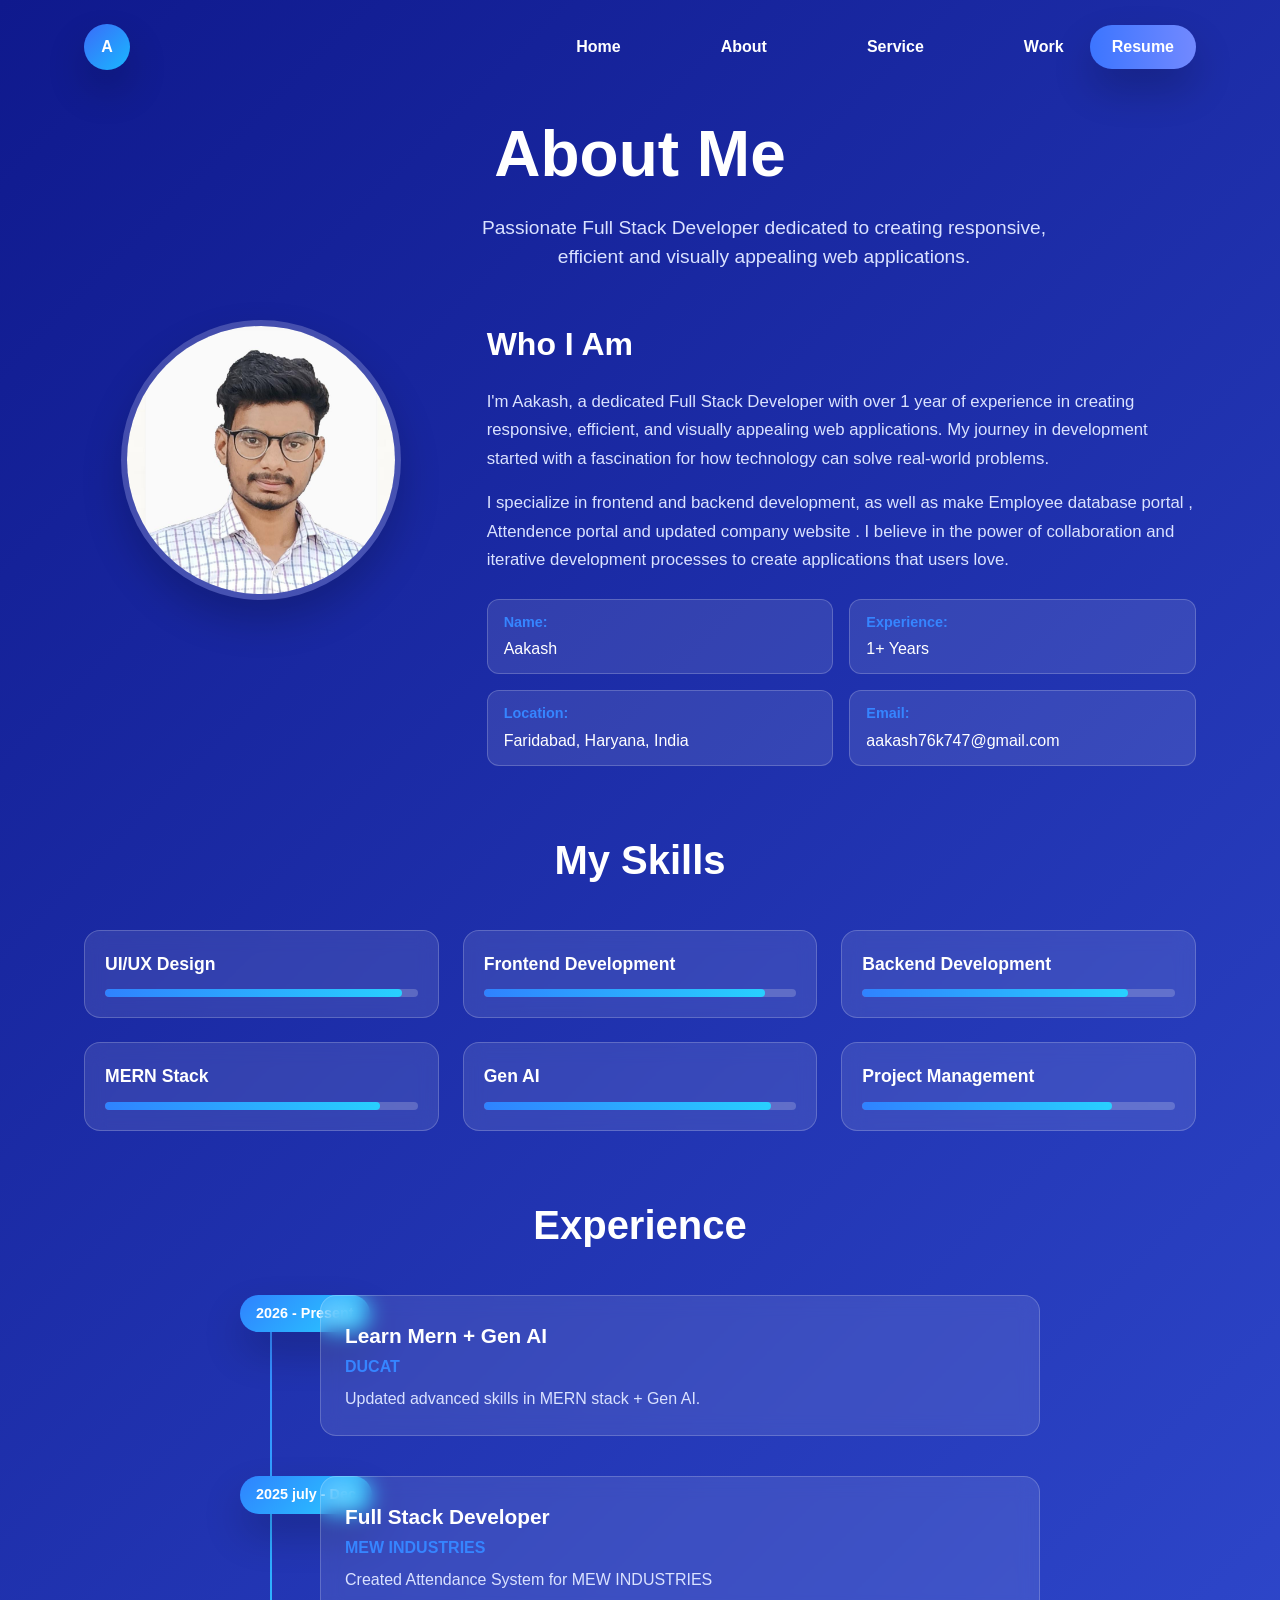
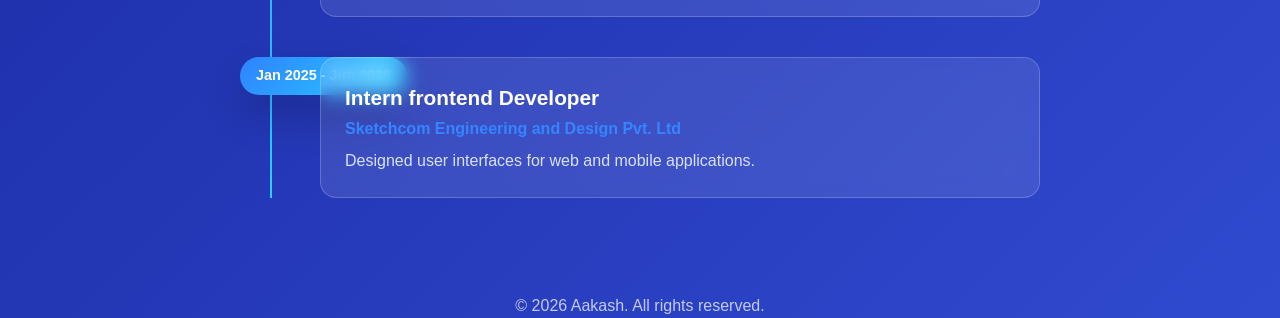
==== about.html @ e42a9711 "Add files via upload" ====
<!DOCTYPE html>
<html lang="en">
<head>
    <meta charset="UTF-8" />
    <meta name="viewport" content="width=device-width, initial-scale=1.0" />
    <title>About | Aakash</title>
    <link rel="stylesheet" href="portfolio.css" />
    <link rel="stylesheet" href="about.css" />
</head>
<body>
    <div class="page-wrap">
        <header class="top-nav">
            <div class="brand">A</div>
            <nav>
                <a href="portfolio.html">Home</a>
                <a href="about.html">About</a>
                <a href="services.html">Service</a>
                <a href="work.html">Work</a>
            </nav>
            <a href="resume.html" class="btn-resume">Resume</a>
        </header>

        <main class="about-section">
            <div class="about-hero">
                <h1>About Me</h1>
                <p class="intro">Passionate Full Stack Developer dedicated to creating responsive, efficient and visually appealing web applications.</p>
            </div>

            <div class="about-content">
                <div class="about-left">
                    <img src="photo.jpg" alt="Aakash" class="profile-img" />
                </div>
                <div class="about-right">
                    <h2>Who I Am</h2>
                    <p>I'm Aakash, a dedicated Full Stack Developer with over 1 year of experience in creating responsive, efficient, and visually appealing web applications. My journey in development started with a fascination for how technology can solve real-world problems.</p>
                    <p>I specialize in frontend and backend development, as well as make Employee database portal , Attendence portal and updated company website . I believe in the power of collaboration and iterative development processes to create applications that users love.</p>

                    <div class="personal-info">
                        <div class="info-item">
                            <strong>Name:</strong> Aakash
                        </div>
                        <div class="info-item">
                            <strong>Experience:</strong> 1+ Years
                        </div>
                        <div class="info-item">
                            <strong>Location:</strong> Faridabad, Haryana, India
                        </div>
                        <div class="info-item">
                            <strong>Email:</strong> aakash76k747@gmail.com
                        </div>
                    </div>
                </div>
            </div>

            <div class="skills-section">
                <h2>My Skills</h2>
                <div class="skills-grid">
                    <div class="skill-item">
                        <div class="skill-name">UI/UX Design</div>
                        <div class="skill-bar">
                            <div class="skill-fill" style="width: 95%"></div>
                        </div>
                    </div>
                    <div class="skill-item">
                        <div class="skill-name">Frontend Development</div>
                        <div class="skill-bar">
                            <div class="skill-fill" style="width: 90%"></div>
                        </div>
                    </div>
                    <div class="skill-item">
                        <div class="skill-name">Backend Development</div>
                        <div class="skill-bar">
                            <div class="skill-fill" style="width: 85%"></div>
                        </div>
                    </div>
                    <div class="skill-item">
                        <div class="skill-name">MERN Stack</div>
                        <div class="skill-bar">
                            <div class="skill-fill" style="width: 88%"></div>
                        </div>
                    </div>
                    <div class="skill-item">
                        <div class="skill-name">Gen AI</div>
                        <div class="skill-bar">
                            <div class="skill-fill" style="width: 92%"></div>
                        </div>
                    </div>
                    <div class="skill-item">
                        <div class="skill-name">Project Management</div>
                        <div class="skill-bar">
                            <div class="skill-fill" style="width: 80%"></div>
                        </div>
                    </div>
                </div>
            </div>

            <div class="experience-section">
                <h2>Experience</h2>
                <div class="timeline">
                    <div class="timeline-item">
                        <div class="timeline-date">2026 - Present</div>
                        <div class="timeline-content">
                            <h3>Learn Mern + Gen AI</h3>
                            <p>DUCAT</p>
                            <p>Updated advanced skills in MERN stack + Gen AI.</p>
                        </div>
                    </div>
                   
                    <div class="timeline-item">
                        <div class="timeline-date">2025 july - Dec</div>
                        <div class="timeline-content">
                            <h3>Full Stack Developer</h3>
                            <p>MEW INDUSTRIES</p>
                            <p>Created Attendance System for MEW INDUSTRIES </p>
                        </div>
                    </div>

                     <div class="timeline-item">
                        <div class="timeline-date">Jan 2025 - Jun 2025</div>
                        <div class="timeline-content">
                            <h3>Intern frontend Developer</h3>
                            <p>Sketchcom Engineering and Design Pvt. Ltd</p>
                            <p>Designed user interfaces for web and mobile applications.</p>
                        </div>
                    </div>
                </div>
            </div>
        </main>
    </div>

    <footer>
        <p>&copy; 2026 Aakash. All rights reserved.</p>
    </footer>
</body>
</html>
---- portfolio.css ----
﻿/* portfolio.css */
* {
  box-sizing: border-box;
  margin: 0;
  padding: 0;
}
:root {
  --bg: #0f198d;
  --bg2: #304acf;
  --text: #0d113f;
  --text-light: #6572ba;
  --blue: #2f7eff;
  --white: #ffffff;
  --surface: rgba(255,255,255,0.16);
  --shadow: 0 20px 40px rgba(0,0,0,0.20);
}
body {
  font-family: 'Inter', 'Segoe UI', Roboto, Arial, sans-serif;
  line-height: 1.5;
  color: var(--text);
  background: linear-gradient(135deg, var(--bg), var(--bg2));
  min-height: 100vh;
}
.page-wrap {
  max-width: 1160px;
  margin: 0 auto;
  padding: 24px;
}
.top-nav {
  display: flex;
  align-items: center;
  justify-content: space-between;
  margin-bottom: 36px;
}
.top-nav .brand {
  background: linear-gradient(135deg, #3a6cf9, #19b8ff);
  color: #fff;
  font-weight: 700;
  border-radius: 50%;
  width: 46px; height: 46px;
  display: grid; place-items: center;
  box-shadow: var(--shadow);
}
.top-nav nav {
  display: flex;
  gap: 100px;
  font-weight: 600;
  margin-left: 420px;
}
.top-nav nav a {
  color: var(--white);
  text-decoration: none;
  transition: color 0.2s;
}
.top-nav nav a:hover { color: #d4e4ff; }
.btn-resume {
  background: linear-gradient(90deg, #3c75ff, #7289ff);
  color: #fff;
  border-radius: 999px;
  padding: 10px 22px;
  text-decoration: none;
  border: 0;
  font-weight: 700;
  box-shadow: var(--shadow);
}
.hero-section {
  display: grid;
  grid-template-columns: 1fr 1fr;
  gap: 32px;
  align-items: center;
  margin-bottom: 36px;
}
.hero-left h1 {
  font-size: clamp(2rem, 6vw, 3.5rem);
  color: #fff;
  margin: 6px 0;
}
.hero-left h1 span {
  color: #3685ff;
}
.hero-left h2 {
  font-size: clamp(1.4rem, 4vw, 2rem);
  color: #fff;
  font-weight: 800;
}
.hero-left .small,
.hero-left .subtitle,
.hero-left .follow {
  color: #dae2ff;
}
.hero-left .subtitle {
  margin: 18px 0 25px;
  max-width: 520px;
  font-size: 1.05rem;
}
.hero-actions {
  display: flex;
  gap: 14px;
  margin-bottom: 22px;
}
.btn-primary,
.btn-icon {
  border-radius: 12px;
  border: 0;
  font-weight: 700;
  text-decoration: none;
  display: inline-flex;
  align-items: center;
  justify-content: center;
}
.btn-primary {
  background: linear-gradient(90deg, #2f82ff, #28d0ff);
  color: #fff;
  padding: 12px 20px;
  box-shadow: var(--shadow);
}
.btn-icon {
  width: 44px;
  height: 44px;
  background: #fff;
  color: #33497f;
  box-shadow: 0 10px 20px rgba(3,9,43,0.2);
}
.social-icons {
  display: flex;
  gap: 12px;
}
.social-icons a {
  width: 32px;
  height: 32px;
  border-radius: 50%;
  background: rgba(255,255,255,0.2);
  color: #fff;
  display: grid;
  place-items: center;
  text-decoration: none;
  font-weight: 700;
}
.hero-right {
  display: flex;
  justify-content: center;
  position: relative;
}
.circle-bg,
.circle-inner {
  position: relative;
  border-radius: 50%;
}
.circle-bg {
  width: 320px;
  height: 320px;
  background: radial-gradient(circle at 30% 30%, rgba(83,155,255,0.45), rgba(37,59,137,0.18) 60%, transparent 72%);
  box-shadow: var(--shadow);
  display: grid;
  place-items: center;
}
.circle-inner {
  width: 280px;
  height: 280px;
  border: 2px solid rgba(255,255,255,0.25);
  background: rgba(255,255,255,0.12);
  display: grid;
  place-items: center;
}
.circle-inner img {
  width: 220px;
  height: 220px;
  border-radius: 50%;
  object-fit: cover;
  border: 4px solid #fff;
}
.stats {
  position: absolute;
  background: rgba(255,255,255,0.95);
  color: #0f1653;
  border-radius: 14px;
  padding: 8px 12px;
  font-weight: 800;
  font-size: 0.95rem;
  box-shadow: 0 12px 22px rgba(0,0,0,0.2);
}
.stats span {
  display: block;
  font-weight: 600;
  color: #4e63a7;
  font-size: 0.75rem;
}
.stats-top-left { top: 12px; left: -12px; }
.stats-top-right { top: 10px; right: -12px; }
.stats-bottom { bottom: 12px; left: 50%; transform: translateX(-50%); }
.search-strip {
  background: rgba(255,255,255,0.1);
  backdrop-filter: blur(10px);
  border: 1px solid rgba(255,255,255,0.25);
  border-radius: 18px;
  padding: 16px;
  display: flex;
  justify-content: space-between;
  align-items: center;
  gap: 16px;
}
.search-box {
  background: rgba(255,255,255,0.2);
  border-radius: 999px;
  padding: 10px 14px;
  display: flex;
  align-items: center;
  gap: 10px;
  color: #fff;
}
.search-box button {
  border: none;
  border-radius: 999px;
  background: linear-gradient(90deg, #6e8aff, #38a9ff);
  color: #fff;
  padding: 6px 14px;
  font-weight: 700;
}
.social-row {
  display: flex;
  gap: 10px;
}
.social-row a {
  width: 30px;
  height: 30px;
  display: grid;
  place-items: center;
  border-radius: 8px;
  background: rgba(255,255,255,0.3);
  color: #fff;
  text-decoration: none;
  font-weight: 700;
}
footer {
  margin-top: 32px;
  text-align: center;
  color: rgba(255,255,255,0.72);
}
@media (max-width: 880px) {
  .hero-section { grid-template-columns: 1fr; text-align: center; }
  .hero-right { margin-top: 24px; }
  .top-nav { flex-wrap: wrap; gap: 14px; }
  .top-nav nav { justify-content: center; width: 100%; }
}
---- about.css ----
/* about.css */
.about-section {
  color: #fff;
}

.about-hero {
  text-align: center;
  margin-bottom: 48px;
}

.about-hero h1 {
  font-size: clamp(2.5rem, 8vw, 4rem);
  color: #fff;
  margin-bottom: 12px;
}

.about-hero .intro {
  font-size: 1.2rem;
  color: #dae2ff;
  max-width: 600px;
  margin: 0 auto;
  margin-left: 380px;
}

.about-content {
  display: grid;
  grid-template-columns: 1fr 2fr;
  gap: 48px;
  margin-bottom: 64px;
  align-items: start;
}

.about-left {
  display: flex;
  justify-content: center;
}

.profile-img {
  width: 280px;
  height: 280px;
  border-radius: 50%;
  object-fit: cover;
  border: 6px solid rgba(255,255,255,0.2);
  box-shadow: var(--shadow);
}

.about-right h2 {
  font-size: 2rem;
  color: #fff;
  margin-bottom: 20px;
}

.about-right p {
  color: #dae2ff;
  line-height: 1.7;
  margin-bottom: 16px;
  font-size: 1.05rem;
}

.personal-info {
  margin-top: 24px;
  display: grid;
  grid-template-columns: 1fr 1fr;
  gap: 16px;
}

.info-item {
  background: rgba(255,255,255,0.1);
  padding: 12px 16px;
  border-radius: 12px;
  border: 1px solid rgba(255,255,255,0.2);
}

.info-item strong {
  color: #3685ff;
  display: block;
  font-size: 0.9rem;
  margin-bottom: 4px;
}

.info-item {
  color: #fff;
  font-weight: 500;
}

.skills-section {
  margin-bottom: 64px;
}

.skills-section h2 {
  font-size: 2.5rem;
  color: #fff;
  text-align: center;
  margin-bottom: 40px;
}

.skills-grid {
  display: grid;
  grid-template-columns: repeat(auto-fit, minmax(300px, 1fr));
  gap: 24px;
}

.skill-item {
  background: rgba(255,255,255,0.1);
  padding: 20px;
  border-radius: 16px;
  border: 1px solid rgba(255,255,255,0.2);
  backdrop-filter: blur(10px);
}

.skill-name {
  color: #fff;
  font-weight: 600;
  margin-bottom: 12px;
  font-size: 1.1rem;
}

.skill-bar {
  height: 8px;
  background: rgba(255,255,255,0.2);
  border-radius: 4px;
  overflow: hidden;
}

.skill-fill {
  height: 100%;
  background: linear-gradient(90deg, #2f82ff, #28d0ff);
  border-radius: 4px;
  transition: width 0.3s ease;
}

.experience-section h2 {
  font-size: 2.5rem;
  color: #fff;
  text-align: center;
  margin-bottom: 40px;
}

.timeline {
  position: relative;
  max-width: 800px;
  margin: 0 auto;
}

.timeline::before {
  content: '';
  position: absolute;
  left: 30px;
  top: 0;
  bottom: 0;
  width: 2px;
  background: linear-gradient(to bottom, #3685ff, #28d0ff);
}

.timeline-item {
  position: relative;
  margin-bottom: 40px;
  padding-left: 80px;
}

.timeline-date {
  position: absolute;
  left: 0;
  top: 0;
  background: linear-gradient(135deg, #2f82ff, #28d0ff);
  color: #fff;
  padding: 8px 16px;
  border-radius: 20px;
  font-weight: 600;
  font-size: 0.9rem;
  box-shadow: var(--shadow);
}

.timeline-content {
  background: rgba(255,255,255,0.1);
  padding: 24px;
  border-radius: 16px;
  border: 1px solid rgba(255,255,255,0.2);
  backdrop-filter: blur(10px);
}

.timeline-content h3 {
  color: #fff;
  margin-bottom: 4px;
  font-size: 1.3rem;
}

.timeline-content p:first-of-type {
  color: #3685ff;
  font-weight: 600;
  margin-bottom: 8px;
}

.timeline-content p:last-of-type {
  color: #dae2ff;
  margin: 0;
}

@media (max-width: 768px) {
  .about-content {
    grid-template-columns: 1fr;
    text-align: center;
  }
  
  .personal-info {
    grid-template-columns: 1fr;
  }
  
  .timeline::before {
    left: 20px;
  }
  
  .timeline-item {
    padding-left: 60px;
  }
  
  .timeline-date {
    left: -10px;
    font-size: 0.8rem;
    padding: 6px 12px;
  }
}
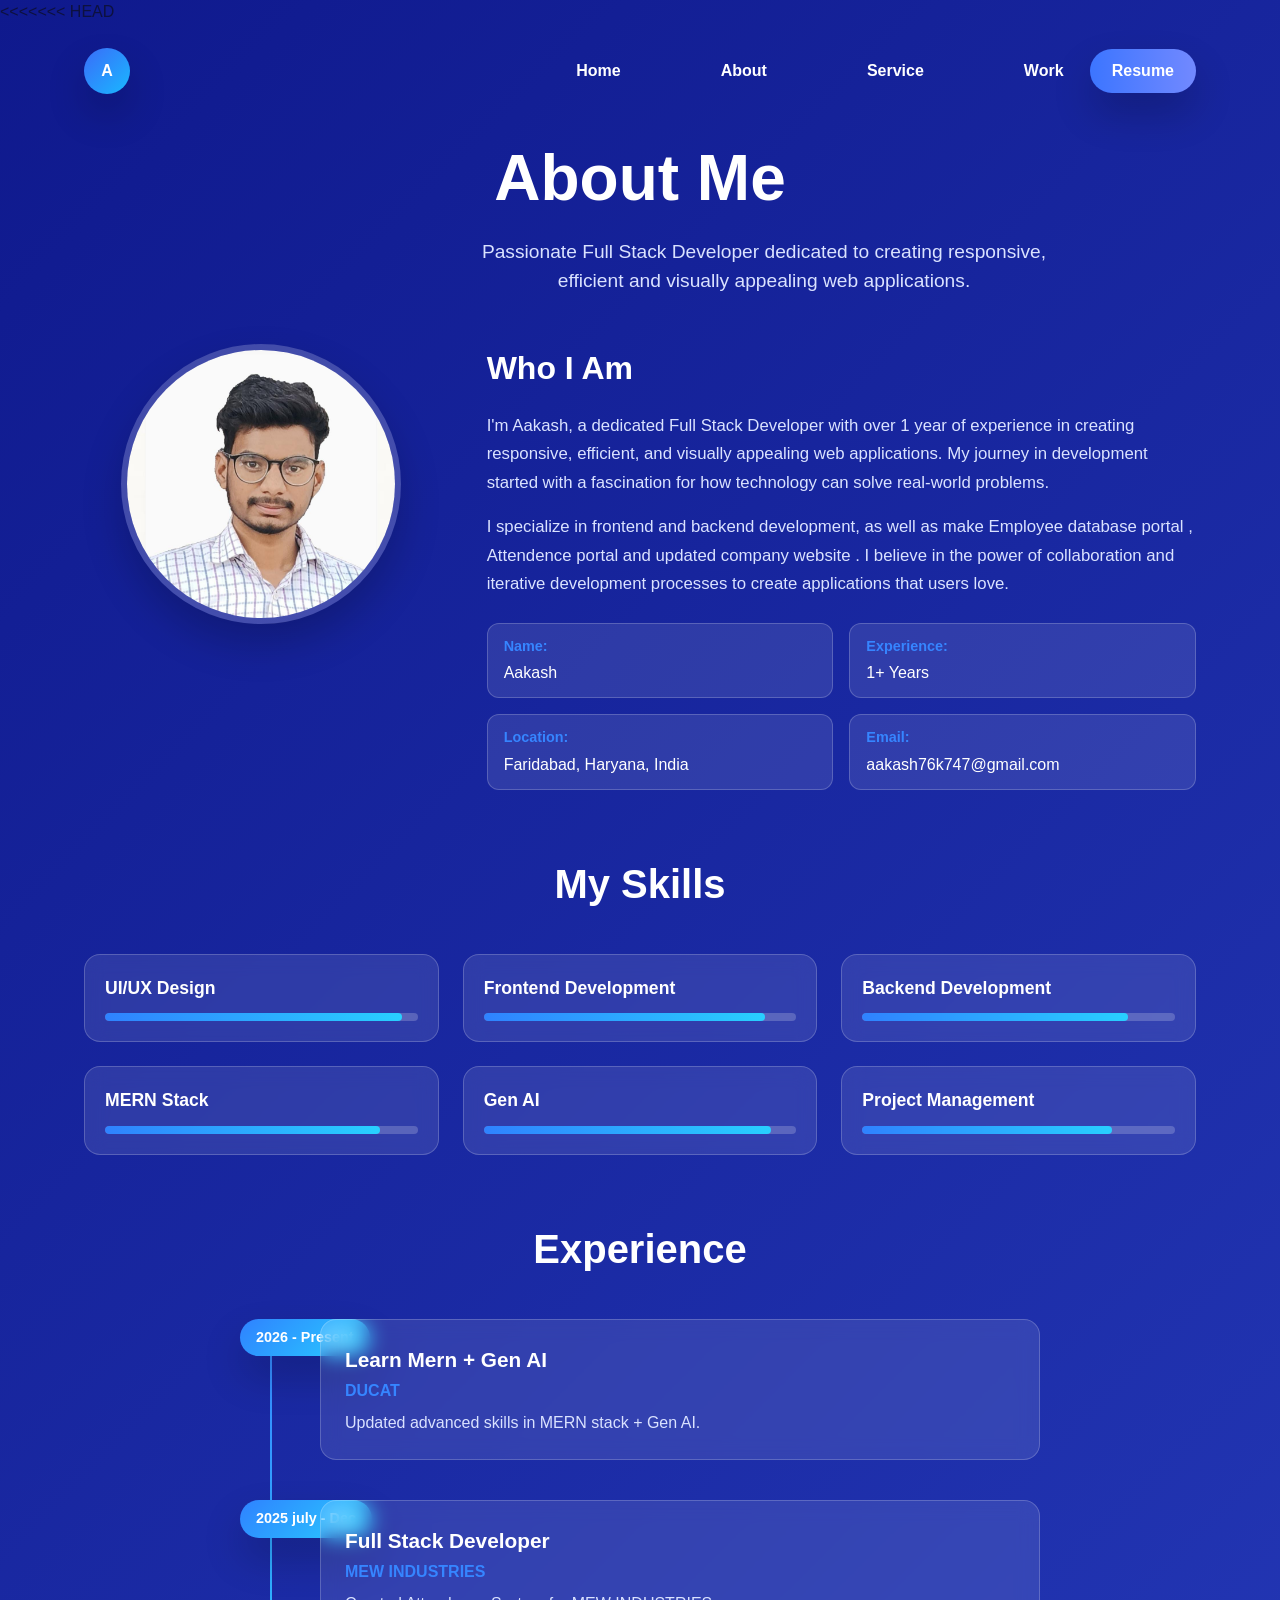
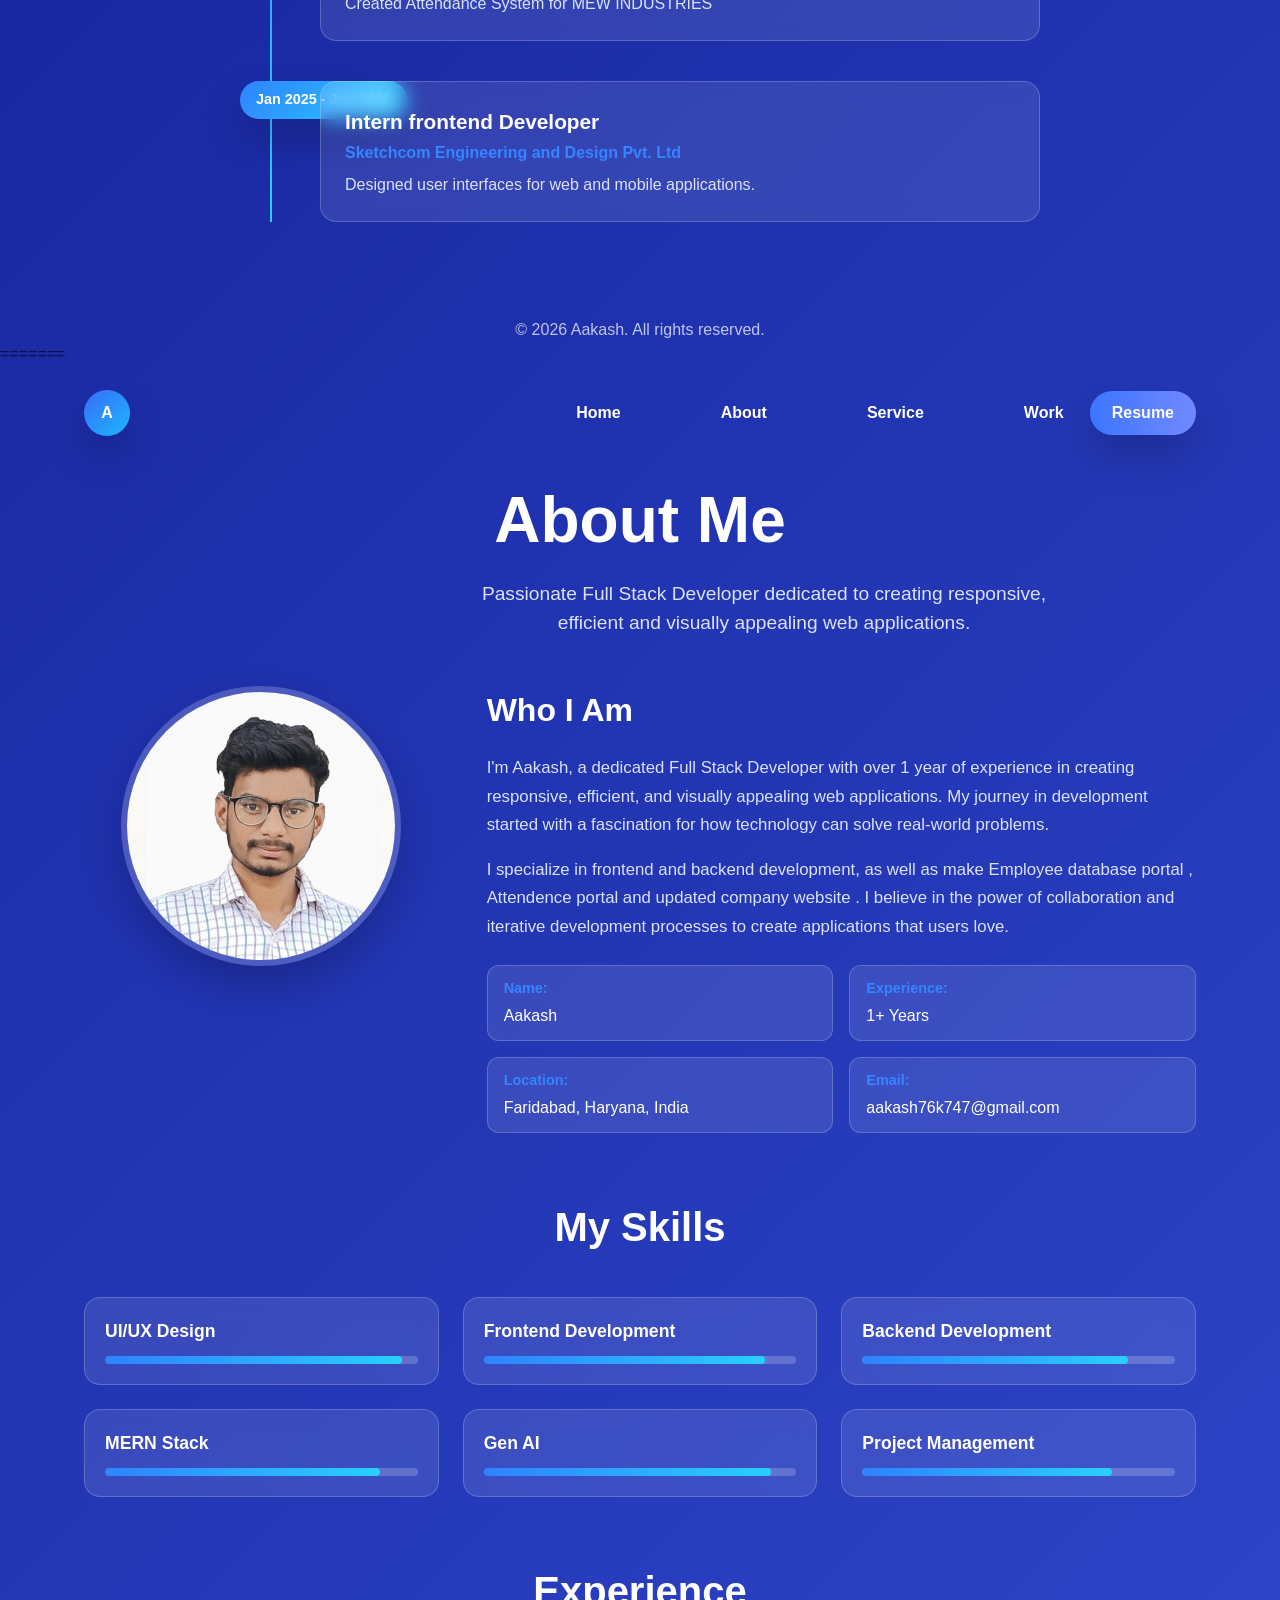
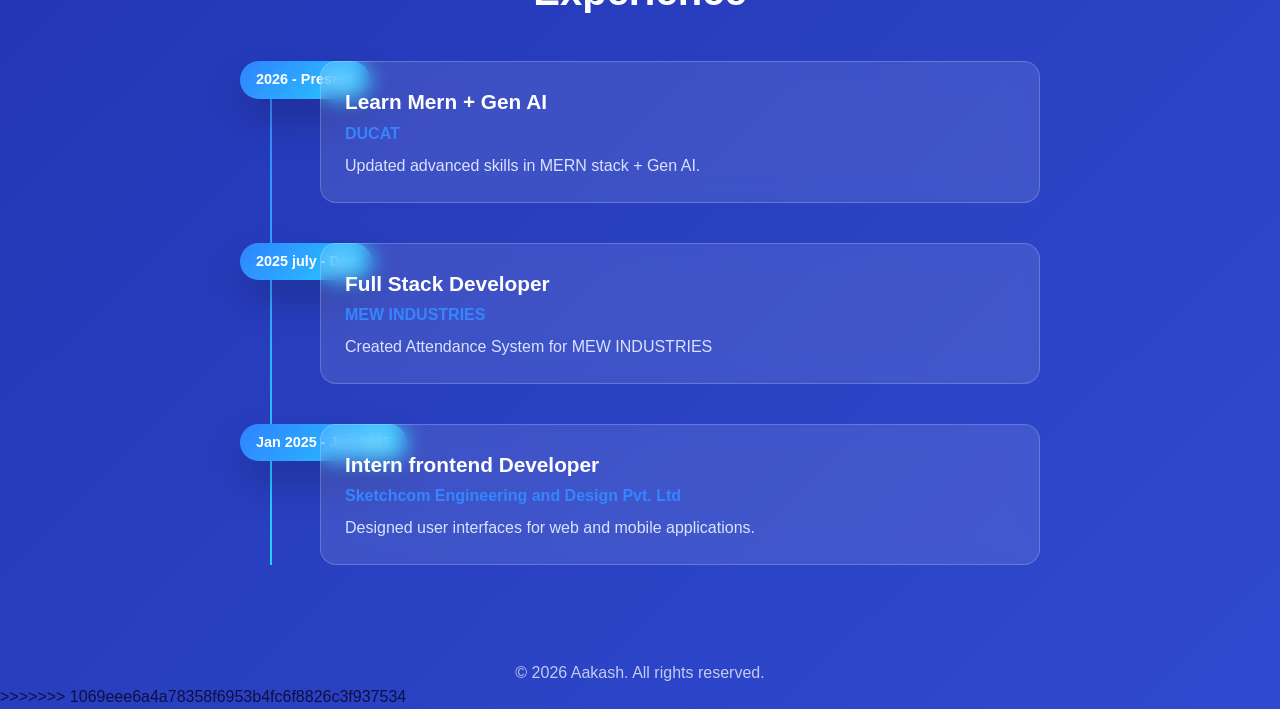
==== commit e54cbba2: "Initial portfolio upload" ====
--- a/about.html
+++ b/about.html
@@ -1,135 +1,273 @@
-<!DOCTYPE html>
-<html lang="en">
-<head>
-    <meta charset="UTF-8" />
-    <meta name="viewport" content="width=device-width, initial-scale=1.0" />
-    <title>About | Aakash</title>
-    <link rel="stylesheet" href="portfolio.css" />
-    <link rel="stylesheet" href="about.css" />
-</head>
-<body>
-    <div class="page-wrap">
-        <header class="top-nav">
-            <div class="brand">A</div>
-            <nav>
-                <a href="portfolio.html">Home</a>
-                <a href="about.html">About</a>
-                <a href="services.html">Service</a>
-                <a href="work.html">Work</a>
-            </nav>
-            <a href="resume.html" class="btn-resume">Resume</a>
-        </header>
-
-        <main class="about-section">
-            <div class="about-hero">
-                <h1>About Me</h1>
-                <p class="intro">Passionate Full Stack Developer dedicated to creating responsive, efficient and visually appealing web applications.</p>
-            </div>
-
-            <div class="about-content">
-                <div class="about-left">
-                    <img src="photo.jpg" alt="Aakash" class="profile-img" />
-                </div>
-                <div class="about-right">
-                    <h2>Who I Am</h2>
-                    <p>I'm Aakash, a dedicated Full Stack Developer with over 1 year of experience in creating responsive, efficient, and visually appealing web applications. My journey in development started with a fascination for how technology can solve real-world problems.</p>
-                    <p>I specialize in frontend and backend development, as well as make Employee database portal , Attendence portal and updated company website . I believe in the power of collaboration and iterative development processes to create applications that users love.</p>
-
-                    <div class="personal-info">
-                        <div class="info-item">
-                            <strong>Name:</strong> Aakash
-                        </div>
-                        <div class="info-item">
-                            <strong>Experience:</strong> 1+ Years
-                        </div>
-                        <div class="info-item">
-                            <strong>Location:</strong> Faridabad, Haryana, India
-                        </div>
-                        <div class="info-item">
-                            <strong>Email:</strong> aakash76k747@gmail.com
-                        </div>
-                    </div>
-                </div>
-            </div>
-
-            <div class="skills-section">
-                <h2>My Skills</h2>
-                <div class="skills-grid">
-                    <div class="skill-item">
-                        <div class="skill-name">UI/UX Design</div>
-                        <div class="skill-bar">
-                            <div class="skill-fill" style="width: 95%"></div>
-                        </div>
-                    </div>
-                    <div class="skill-item">
-                        <div class="skill-name">Frontend Development</div>
-                        <div class="skill-bar">
-                            <div class="skill-fill" style="width: 90%"></div>
-                        </div>
-                    </div>
-                    <div class="skill-item">
-                        <div class="skill-name">Backend Development</div>
-                        <div class="skill-bar">
-                            <div class="skill-fill" style="width: 85%"></div>
-                        </div>
-                    </div>
-                    <div class="skill-item">
-                        <div class="skill-name">MERN Stack</div>
-                        <div class="skill-bar">
-                            <div class="skill-fill" style="width: 88%"></div>
-                        </div>
-                    </div>
-                    <div class="skill-item">
-                        <div class="skill-name">Gen AI</div>
-                        <div class="skill-bar">
-                            <div class="skill-fill" style="width: 92%"></div>
-                        </div>
-                    </div>
-                    <div class="skill-item">
-                        <div class="skill-name">Project Management</div>
-                        <div class="skill-bar">
-                            <div class="skill-fill" style="width: 80%"></div>
-                        </div>
-                    </div>
-                </div>
-            </div>
-
-            <div class="experience-section">
-                <h2>Experience</h2>
-                <div class="timeline">
-                    <div class="timeline-item">
-                        <div class="timeline-date">2026 - Present</div>
-                        <div class="timeline-content">
-                            <h3>Learn Mern + Gen AI</h3>
-                            <p>DUCAT</p>
-                            <p>Updated advanced skills in MERN stack + Gen AI.</p>
-                        </div>
-                    </div>
-                   
-                    <div class="timeline-item">
-                        <div class="timeline-date">2025 july - Dec</div>
-                        <div class="timeline-content">
-                            <h3>Full Stack Developer</h3>
-                            <p>MEW INDUSTRIES</p>
-                            <p>Created Attendance System for MEW INDUSTRIES </p>
-                        </div>
-                    </div>
-
-                     <div class="timeline-item">
-                        <div class="timeline-date">Jan 2025 - Jun 2025</div>
-                        <div class="timeline-content">
-                            <h3>Intern frontend Developer</h3>
-                            <p>Sketchcom Engineering and Design Pvt. Ltd</p>
-                            <p>Designed user interfaces for web and mobile applications.</p>
-                        </div>
-                    </div>
-                </div>
-            </div>
-        </main>
-    </div>
-
-    <footer>
-        <p>&copy; 2026 Aakash. All rights reserved.</p>
-    </footer>
-</body>
-</html>
+<<<<<<< HEAD
+<!DOCTYPE html>
+<html lang="en">
+<head>
+    <meta charset="UTF-8" />
+    <meta name="viewport" content="width=device-width, initial-scale=1.0" />
+    <title>About | Aakash</title>
+    <link rel="stylesheet" href="portfolio.css" />
+    <link rel="stylesheet" href="about.css" />
+</head>
+<body>
+    <div class="page-wrap">
+        <header class="top-nav">
+            <div class="brand">A</div>
+            <nav>
+                <a href="portfolio.html">Home</a>
+                <a href="about.html">About</a>
+                <a href="services.html">Service</a>
+                <a href="work.html">Work</a>
+            </nav>
+            <a href="resume.html" class="btn-resume">Resume</a>
+        </header>
+
+        <main class="about-section">
+            <div class="about-hero">
+                <h1>About Me</h1>
+                <p class="intro">Passionate Full Stack Developer dedicated to creating responsive, efficient and visually appealing web applications.</p>
+            </div>
+
+            <div class="about-content">
+                <div class="about-left">
+                    <img src="photo.jpg" alt="Aakash" class="profile-img" />
+                </div>
+                <div class="about-right">
+                    <h2>Who I Am</h2>
+                    <p>I'm Aakash, a dedicated Full Stack Developer with over 1 year of experience in creating responsive, efficient, and visually appealing web applications. My journey in development started with a fascination for how technology can solve real-world problems.</p>
+                    <p>I specialize in frontend and backend development, as well as make Employee database portal , Attendence portal and updated company website . I believe in the power of collaboration and iterative development processes to create applications that users love.</p>
+
+                    <div class="personal-info">
+                        <div class="info-item">
+                            <strong>Name:</strong> Aakash
+                        </div>
+                        <div class="info-item">
+                            <strong>Experience:</strong> 1+ Years
+                        </div>
+                        <div class="info-item">
+                            <strong>Location:</strong> Faridabad, Haryana, India
+                        </div>
+                        <div class="info-item">
+                            <strong>Email:</strong> aakash76k747@gmail.com
+                        </div>
+                    </div>
+                </div>
+            </div>
+
+            <div class="skills-section">
+                <h2>My Skills</h2>
+                <div class="skills-grid">
+                    <div class="skill-item">
+                        <div class="skill-name">UI/UX Design</div>
+                        <div class="skill-bar">
+                            <div class="skill-fill" style="width: 95%"></div>
+                        </div>
+                    </div>
+                    <div class="skill-item">
+                        <div class="skill-name">Frontend Development</div>
+                        <div class="skill-bar">
+                            <div class="skill-fill" style="width: 90%"></div>
+                        </div>
+                    </div>
+                    <div class="skill-item">
+                        <div class="skill-name">Backend Development</div>
+                        <div class="skill-bar">
+                            <div class="skill-fill" style="width: 85%"></div>
+                        </div>
+                    </div>
+                    <div class="skill-item">
+                        <div class="skill-name">MERN Stack</div>
+                        <div class="skill-bar">
+                            <div class="skill-fill" style="width: 88%"></div>
+                        </div>
+                    </div>
+                    <div class="skill-item">
+                        <div class="skill-name">Gen AI</div>
+                        <div class="skill-bar">
+                            <div class="skill-fill" style="width: 92%"></div>
+                        </div>
+                    </div>
+                    <div class="skill-item">
+                        <div class="skill-name">Project Management</div>
+                        <div class="skill-bar">
+                            <div class="skill-fill" style="width: 80%"></div>
+                        </div>
+                    </div>
+                </div>
+            </div>
+
+            <div class="experience-section">
+                <h2>Experience</h2>
+                <div class="timeline">
+                    <div class="timeline-item">
+                        <div class="timeline-date">2026 - Present</div>
+                        <div class="timeline-content">
+                            <h3>Learn Mern + Gen AI</h3>
+                            <p>DUCAT</p>
+                            <p>Updated advanced skills in MERN stack + Gen AI.</p>
+                        </div>
+                    </div>
+                   
+                    <div class="timeline-item">
+                        <div class="timeline-date">2025 july - Dec</div>
+                        <div class="timeline-content">
+                            <h3>Full Stack Developer</h3>
+                            <p>MEW INDUSTRIES</p>
+                            <p>Created Attendance System for MEW INDUSTRIES </p>
+                        </div>
+                    </div>
+
+                     <div class="timeline-item">
+                        <div class="timeline-date">Jan 2025 - Jun 2025</div>
+                        <div class="timeline-content">
+                            <h3>Intern frontend Developer</h3>
+                            <p>Sketchcom Engineering and Design Pvt. Ltd</p>
+                            <p>Designed user interfaces for web and mobile applications.</p>
+                        </div>
+                    </div>
+                </div>
+            </div>
+        </main>
+    </div>
+
+    <footer>
+        <p>&copy; 2026 Aakash. All rights reserved.</p>
+    </footer>
+</body>
+</html>
+=======
+<!DOCTYPE html>
+<html lang="en">
+<head>
+    <meta charset="UTF-8" />
+    <meta name="viewport" content="width=device-width, initial-scale=1.0" />
+    <title>About | Aakash</title>
+    <link rel="stylesheet" href="portfolio.css" />
+    <link rel="stylesheet" href="about.css" />
+</head>
+<body>
+    <div class="page-wrap">
+        <header class="top-nav">
+            <div class="brand">A</div>
+            <nav>
+                <a href="portfolio.html">Home</a>
+                <a href="about.html">About</a>
+                <a href="services.html">Service</a>
+                <a href="work.html">Work</a>
+            </nav>
+            <a href="resume.html" class="btn-resume">Resume</a>
+        </header>
+
+        <main class="about-section">
+            <div class="about-hero">
+                <h1>About Me</h1>
+                <p class="intro">Passionate Full Stack Developer dedicated to creating responsive, efficient and visually appealing web applications.</p>
+            </div>
+
+            <div class="about-content">
+                <div class="about-left">
+                    <img src="photo.jpg" alt="Aakash" class="profile-img" />
+                </div>
+                <div class="about-right">
+                    <h2>Who I Am</h2>
+                    <p>I'm Aakash, a dedicated Full Stack Developer with over 1 year of experience in creating responsive, efficient, and visually appealing web applications. My journey in development started with a fascination for how technology can solve real-world problems.</p>
+                    <p>I specialize in frontend and backend development, as well as make Employee database portal , Attendence portal and updated company website . I believe in the power of collaboration and iterative development processes to create applications that users love.</p>
+
+                    <div class="personal-info">
+                        <div class="info-item">
+                            <strong>Name:</strong> Aakash
+                        </div>
+                        <div class="info-item">
+                            <strong>Experience:</strong> 1+ Years
+                        </div>
+                        <div class="info-item">
+                            <strong>Location:</strong> Faridabad, Haryana, India
+                        </div>
+                        <div class="info-item">
+                            <strong>Email:</strong> aakash76k747@gmail.com
+                        </div>
+                    </div>
+                </div>
+            </div>
+
+            <div class="skills-section">
+                <h2>My Skills</h2>
+                <div class="skills-grid">
+                    <div class="skill-item">
+                        <div class="skill-name">UI/UX Design</div>
+                        <div class="skill-bar">
+                            <div class="skill-fill" style="width: 95%"></div>
+                        </div>
+                    </div>
+                    <div class="skill-item">
+                        <div class="skill-name">Frontend Development</div>
+                        <div class="skill-bar">
+                            <div class="skill-fill" style="width: 90%"></div>
+                        </div>
+                    </div>
+                    <div class="skill-item">
+                        <div class="skill-name">Backend Development</div>
+                        <div class="skill-bar">
+                            <div class="skill-fill" style="width: 85%"></div>
+                        </div>
+                    </div>
+                    <div class="skill-item">
+                        <div class="skill-name">MERN Stack</div>
+                        <div class="skill-bar">
+                            <div class="skill-fill" style="width: 88%"></div>
+                        </div>
+                    </div>
+                    <div class="skill-item">
+                        <div class="skill-name">Gen AI</div>
+                        <div class="skill-bar">
+                            <div class="skill-fill" style="width: 92%"></div>
+                        </div>
+                    </div>
+                    <div class="skill-item">
+                        <div class="skill-name">Project Management</div>
+                        <div class="skill-bar">
+                            <div class="skill-fill" style="width: 80%"></div>
+                        </div>
+                    </div>
+                </div>
+            </div>
+
+            <div class="experience-section">
+                <h2>Experience</h2>
+                <div class="timeline">
+                    <div class="timeline-item">
+                        <div class="timeline-date">2026 - Present</div>
+                        <div class="timeline-content">
+                            <h3>Learn Mern + Gen AI</h3>
+                            <p>DUCAT</p>
+                            <p>Updated advanced skills in MERN stack + Gen AI.</p>
+                        </div>
+                    </div>
+                   
+                    <div class="timeline-item">
+                        <div class="timeline-date">2025 july - Dec</div>
+                        <div class="timeline-content">
+                            <h3>Full Stack Developer</h3>
+                            <p>MEW INDUSTRIES</p>
+                            <p>Created Attendance System for MEW INDUSTRIES </p>
+                        </div>
+                    </div>
+
+                     <div class="timeline-item">
+                        <div class="timeline-date">Jan 2025 - Jun 2025</div>
+                        <div class="timeline-content">
+                            <h3>Intern frontend Developer</h3>
+                            <p>Sketchcom Engineering and Design Pvt. Ltd</p>
+                            <p>Designed user interfaces for web and mobile applications.</p>
+                        </div>
+                    </div>
+                </div>
+            </div>
+        </main>
+    </div>
+
+    <footer>
+        <p>&copy; 2026 Aakash. All rights reserved.</p>
+    </footer>
+</body>
+</html>
+>>>>>>> 1069eee6a4a78358f6953b4fc6f8826c3f937534
--- a/about.css
+++ b/about.css
@@ -1,222 +1,447 @@
-/* about.css */
-.about-section {
-  color: #fff;
-}
-
-.about-hero {
-  text-align: center;
-  margin-bottom: 48px;
-}
-
-.about-hero h1 {
-  font-size: clamp(2.5rem, 8vw, 4rem);
-  color: #fff;
-  margin-bottom: 12px;
-}
-
-.about-hero .intro {
-  font-size: 1.2rem;
-  color: #dae2ff;
-  max-width: 600px;
-  margin: 0 auto;
-  margin-left: 380px;
-}
-
-.about-content {
-  display: grid;
-  grid-template-columns: 1fr 2fr;
-  gap: 48px;
-  margin-bottom: 64px;
-  align-items: start;
-}
-
-.about-left {
-  display: flex;
-  justify-content: center;
-}
-
-.profile-img {
-  width: 280px;
-  height: 280px;
-  border-radius: 50%;
-  object-fit: cover;
-  border: 6px solid rgba(255,255,255,0.2);
-  box-shadow: var(--shadow);
-}
-
-.about-right h2 {
-  font-size: 2rem;
-  color: #fff;
-  margin-bottom: 20px;
-}
-
-.about-right p {
-  color: #dae2ff;
-  line-height: 1.7;
-  margin-bottom: 16px;
-  font-size: 1.05rem;
-}
-
-.personal-info {
-  margin-top: 24px;
-  display: grid;
-  grid-template-columns: 1fr 1fr;
-  gap: 16px;
-}
-
-.info-item {
-  background: rgba(255,255,255,0.1);
-  padding: 12px 16px;
-  border-radius: 12px;
-  border: 1px solid rgba(255,255,255,0.2);
-}
-
-.info-item strong {
-  color: #3685ff;
-  display: block;
-  font-size: 0.9rem;
-  margin-bottom: 4px;
-}
-
-.info-item {
-  color: #fff;
-  font-weight: 500;
-}
-
-.skills-section {
-  margin-bottom: 64px;
-}
-
-.skills-section h2 {
-  font-size: 2.5rem;
-  color: #fff;
-  text-align: center;
-  margin-bottom: 40px;
-}
-
-.skills-grid {
-  display: grid;
-  grid-template-columns: repeat(auto-fit, minmax(300px, 1fr));
-  gap: 24px;
-}
-
-.skill-item {
-  background: rgba(255,255,255,0.1);
-  padding: 20px;
-  border-radius: 16px;
-  border: 1px solid rgba(255,255,255,0.2);
-  backdrop-filter: blur(10px);
-}
-
-.skill-name {
-  color: #fff;
-  font-weight: 600;
-  margin-bottom: 12px;
-  font-size: 1.1rem;
-}
-
-.skill-bar {
-  height: 8px;
-  background: rgba(255,255,255,0.2);
-  border-radius: 4px;
-  overflow: hidden;
-}
-
-.skill-fill {
-  height: 100%;
-  background: linear-gradient(90deg, #2f82ff, #28d0ff);
-  border-radius: 4px;
-  transition: width 0.3s ease;
-}
-
-.experience-section h2 {
-  font-size: 2.5rem;
-  color: #fff;
-  text-align: center;
-  margin-bottom: 40px;
-}
-
-.timeline {
-  position: relative;
-  max-width: 800px;
-  margin: 0 auto;
-}
-
-.timeline::before {
-  content: '';
-  position: absolute;
-  left: 30px;
-  top: 0;
-  bottom: 0;
-  width: 2px;
-  background: linear-gradient(to bottom, #3685ff, #28d0ff);
-}
-
-.timeline-item {
-  position: relative;
-  margin-bottom: 40px;
-  padding-left: 80px;
-}
-
-.timeline-date {
-  position: absolute;
-  left: 0;
-  top: 0;
-  background: linear-gradient(135deg, #2f82ff, #28d0ff);
-  color: #fff;
-  padding: 8px 16px;
-  border-radius: 20px;
-  font-weight: 600;
-  font-size: 0.9rem;
-  box-shadow: var(--shadow);
-}
-
-.timeline-content {
-  background: rgba(255,255,255,0.1);
-  padding: 24px;
-  border-radius: 16px;
-  border: 1px solid rgba(255,255,255,0.2);
-  backdrop-filter: blur(10px);
-}
-
-.timeline-content h3 {
-  color: #fff;
-  margin-bottom: 4px;
-  font-size: 1.3rem;
-}
-
-.timeline-content p:first-of-type {
-  color: #3685ff;
-  font-weight: 600;
-  margin-bottom: 8px;
-}
-
-.timeline-content p:last-of-type {
-  color: #dae2ff;
-  margin: 0;
-}
-
-@media (max-width: 768px) {
-  .about-content {
-    grid-template-columns: 1fr;
-    text-align: center;
-  }
-  
-  .personal-info {
-    grid-template-columns: 1fr;
-  }
-  
-  .timeline::before {
-    left: 20px;
-  }
-  
-  .timeline-item {
-    padding-left: 60px;
-  }
-  
-  .timeline-date {
-    left: -10px;
-    font-size: 0.8rem;
-    padding: 6px 12px;
-  }
-}
+<<<<<<< HEAD
+/* about.css */
+.about-section {
+  color: #fff;
+}
+
+.about-hero {
+  text-align: center;
+  margin-bottom: 48px;
+}
+
+.about-hero h1 {
+  font-size: clamp(2.5rem, 8vw, 4rem);
+  color: #fff;
+  margin-bottom: 12px;
+}
+
+.about-hero .intro {
+  font-size: 1.2rem;
+  color: #dae2ff;
+  max-width: 600px;
+  margin: 0 auto;
+  margin-left: 380px;
+}
+
+.about-content {
+  display: grid;
+  grid-template-columns: 1fr 2fr;
+  gap: 48px;
+  margin-bottom: 64px;
+  align-items: start;
+}
+
+.about-left {
+  display: flex;
+  justify-content: center;
+}
+
+.profile-img {
+  width: 280px;
+  height: 280px;
+  border-radius: 50%;
+  object-fit: cover;
+  border: 6px solid rgba(255,255,255,0.2);
+  box-shadow: var(--shadow);
+}
+
+.about-right h2 {
+  font-size: 2rem;
+  color: #fff;
+  margin-bottom: 20px;
+}
+
+.about-right p {
+  color: #dae2ff;
+  line-height: 1.7;
+  margin-bottom: 16px;
+  font-size: 1.05rem;
+}
+
+.personal-info {
+  margin-top: 24px;
+  display: grid;
+  grid-template-columns: 1fr 1fr;
+  gap: 16px;
+}
+
+.info-item {
+  background: rgba(255,255,255,0.1);
+  padding: 12px 16px;
+  border-radius: 12px;
+  border: 1px solid rgba(255,255,255,0.2);
+}
+
+.info-item strong {
+  color: #3685ff;
+  display: block;
+  font-size: 0.9rem;
+  margin-bottom: 4px;
+}
+
+.info-item {
+  color: #fff;
+  font-weight: 500;
+}
+
+.skills-section {
+  margin-bottom: 64px;
+}
+
+.skills-section h2 {
+  font-size: 2.5rem;
+  color: #fff;
+  text-align: center;
+  margin-bottom: 40px;
+}
+
+.skills-grid {
+  display: grid;
+  grid-template-columns: repeat(auto-fit, minmax(300px, 1fr));
+  gap: 24px;
+}
+
+.skill-item {
+  background: rgba(255,255,255,0.1);
+  padding: 20px;
+  border-radius: 16px;
+  border: 1px solid rgba(255,255,255,0.2);
+  backdrop-filter: blur(10px);
+}
+
+.skill-name {
+  color: #fff;
+  font-weight: 600;
+  margin-bottom: 12px;
+  font-size: 1.1rem;
+}
+
+.skill-bar {
+  height: 8px;
+  background: rgba(255,255,255,0.2);
+  border-radius: 4px;
+  overflow: hidden;
+}
+
+.skill-fill {
+  height: 100%;
+  background: linear-gradient(90deg, #2f82ff, #28d0ff);
+  border-radius: 4px;
+  transition: width 0.3s ease;
+}
+
+.experience-section h2 {
+  font-size: 2.5rem;
+  color: #fff;
+  text-align: center;
+  margin-bottom: 40px;
+}
+
+.timeline {
+  position: relative;
+  max-width: 800px;
+  margin: 0 auto;
+}
+
+.timeline::before {
+  content: '';
+  position: absolute;
+  left: 30px;
+  top: 0;
+  bottom: 0;
+  width: 2px;
+  background: linear-gradient(to bottom, #3685ff, #28d0ff);
+}
+
+.timeline-item {
+  position: relative;
+  margin-bottom: 40px;
+  padding-left: 80px;
+}
+
+.timeline-date {
+  position: absolute;
+  left: 0;
+  top: 0;
+  background: linear-gradient(135deg, #2f82ff, #28d0ff);
+  color: #fff;
+  padding: 8px 16px;
+  border-radius: 20px;
+  font-weight: 600;
+  font-size: 0.9rem;
+  box-shadow: var(--shadow);
+}
+
+.timeline-content {
+  background: rgba(255,255,255,0.1);
+  padding: 24px;
+  border-radius: 16px;
+  border: 1px solid rgba(255,255,255,0.2);
+  backdrop-filter: blur(10px);
+}
+
+.timeline-content h3 {
+  color: #fff;
+  margin-bottom: 4px;
+  font-size: 1.3rem;
+}
+
+.timeline-content p:first-of-type {
+  color: #3685ff;
+  font-weight: 600;
+  margin-bottom: 8px;
+}
+
+.timeline-content p:last-of-type {
+  color: #dae2ff;
+  margin: 0;
+}
+
+@media (max-width: 768px) {
+  .about-content {
+    grid-template-columns: 1fr;
+    text-align: center;
+  }
+  
+  .personal-info {
+    grid-template-columns: 1fr;
+  }
+  
+  .timeline::before {
+    left: 20px;
+  }
+  
+  .timeline-item {
+    padding-left: 60px;
+  }
+  
+  .timeline-date {
+    left: -10px;
+    font-size: 0.8rem;
+    padding: 6px 12px;
+  }
+}
+=======
+/* about.css */
+.about-section {
+  color: #fff;
+}
+
+.about-hero {
+  text-align: center;
+  margin-bottom: 48px;
+}
+
+.about-hero h1 {
+  font-size: clamp(2.5rem, 8vw, 4rem);
+  color: #fff;
+  margin-bottom: 12px;
+}
+
+.about-hero .intro {
+  font-size: 1.2rem;
+  color: #dae2ff;
+  max-width: 600px;
+  margin: 0 auto;
+  margin-left: 380px;
+}
+
+.about-content {
+  display: grid;
+  grid-template-columns: 1fr 2fr;
+  gap: 48px;
+  margin-bottom: 64px;
+  align-items: start;
+}
+
+.about-left {
+  display: flex;
+  justify-content: center;
+}
+
+.profile-img {
+  width: 280px;
+  height: 280px;
+  border-radius: 50%;
+  object-fit: cover;
+  border: 6px solid rgba(255,255,255,0.2);
+  box-shadow: var(--shadow);
+}
+
+.about-right h2 {
+  font-size: 2rem;
+  color: #fff;
+  margin-bottom: 20px;
+}
+
+.about-right p {
+  color: #dae2ff;
+  line-height: 1.7;
+  margin-bottom: 16px;
+  font-size: 1.05rem;
+}
+
+.personal-info {
+  margin-top: 24px;
+  display: grid;
+  grid-template-columns: 1fr 1fr;
+  gap: 16px;
+}
+
+.info-item {
+  background: rgba(255,255,255,0.1);
+  padding: 12px 16px;
+  border-radius: 12px;
+  border: 1px solid rgba(255,255,255,0.2);
+}
+
+.info-item strong {
+  color: #3685ff;
+  display: block;
+  font-size: 0.9rem;
+  margin-bottom: 4px;
+}
+
+.info-item {
+  color: #fff;
+  font-weight: 500;
+}
+
+.skills-section {
+  margin-bottom: 64px;
+}
+
+.skills-section h2 {
+  font-size: 2.5rem;
+  color: #fff;
+  text-align: center;
+  margin-bottom: 40px;
+}
+
+.skills-grid {
+  display: grid;
+  grid-template-columns: repeat(auto-fit, minmax(300px, 1fr));
+  gap: 24px;
+}
+
+.skill-item {
+  background: rgba(255,255,255,0.1);
+  padding: 20px;
+  border-radius: 16px;
+  border: 1px solid rgba(255,255,255,0.2);
+  backdrop-filter: blur(10px);
+}
+
+.skill-name {
+  color: #fff;
+  font-weight: 600;
+  margin-bottom: 12px;
+  font-size: 1.1rem;
+}
+
+.skill-bar {
+  height: 8px;
+  background: rgba(255,255,255,0.2);
+  border-radius: 4px;
+  overflow: hidden;
+}
+
+.skill-fill {
+  height: 100%;
+  background: linear-gradient(90deg, #2f82ff, #28d0ff);
+  border-radius: 4px;
+  transition: width 0.3s ease;
+}
+
+.experience-section h2 {
+  font-size: 2.5rem;
+  color: #fff;
+  text-align: center;
+  margin-bottom: 40px;
+}
+
+.timeline {
+  position: relative;
+  max-width: 800px;
+  margin: 0 auto;
+}
+
+.timeline::before {
+  content: '';
+  position: absolute;
+  left: 30px;
+  top: 0;
+  bottom: 0;
+  width: 2px;
+  background: linear-gradient(to bottom, #3685ff, #28d0ff);
+}
+
+.timeline-item {
+  position: relative;
+  margin-bottom: 40px;
+  padding-left: 80px;
+}
+
+.timeline-date {
+  position: absolute;
+  left: 0;
+  top: 0;
+  background: linear-gradient(135deg, #2f82ff, #28d0ff);
+  color: #fff;
+  padding: 8px 16px;
+  border-radius: 20px;
+  font-weight: 600;
+  font-size: 0.9rem;
+  box-shadow: var(--shadow);
+}
+
+.timeline-content {
+  background: rgba(255,255,255,0.1);
+  padding: 24px;
+  border-radius: 16px;
+  border: 1px solid rgba(255,255,255,0.2);
+  backdrop-filter: blur(10px);
+}
+
+.timeline-content h3 {
+  color: #fff;
+  margin-bottom: 4px;
+  font-size: 1.3rem;
+}
+
+.timeline-content p:first-of-type {
+  color: #3685ff;
+  font-weight: 600;
+  margin-bottom: 8px;
+}
+
+.timeline-content p:last-of-type {
+  color: #dae2ff;
+  margin: 0;
+}
+
+@media (max-width: 768px) {
+  .about-content {
+    grid-template-columns: 1fr;
+    text-align: center;
+  }
+  
+  .personal-info {
+    grid-template-columns: 1fr;
+  }
+  
+  .timeline::before {
+    left: 20px;
+  }
+  
+  .timeline-item {
+    padding-left: 60px;
+  }
+  
+  .timeline-date {
+    left: -10px;
+    font-size: 0.8rem;
+    padding: 6px 12px;
+  }
+}
+>>>>>>> 1069eee6a4a78358f6953b4fc6f8826c3f937534
--- a/about.css
+++ b/about.css
@@ -1,222 +1,447 @@
-/* about.css */
-.about-section {
-  color: #fff;
-}
-
-.about-hero {
-  text-align: center;
-  margin-bottom: 48px;
-}
-
-.about-hero h1 {
-  font-size: clamp(2.5rem, 8vw, 4rem);
-  color: #fff;
-  margin-bottom: 12px;
-}
-
-.about-hero .intro {
-  font-size: 1.2rem;
-  color: #dae2ff;
-  max-width: 600px;
-  margin: 0 auto;
-  margin-left: 380px;
-}
-
-.about-content {
-  display: grid;
-  grid-template-columns: 1fr 2fr;
-  gap: 48px;
-  margin-bottom: 64px;
-  align-items: start;
-}
-
-.about-left {
-  display: flex;
-  justify-content: center;
-}
-
-.profile-img {
-  width: 280px;
-  height: 280px;
-  border-radius: 50%;
-  object-fit: cover;
-  border: 6px solid rgba(255,255,255,0.2);
-  box-shadow: var(--shadow);
-}
-
-.about-right h2 {
-  font-size: 2rem;
-  color: #fff;
-  margin-bottom: 20px;
-}
-
-.about-right p {
-  color: #dae2ff;
-  line-height: 1.7;
-  margin-bottom: 16px;
-  font-size: 1.05rem;
-}
-
-.personal-info {
-  margin-top: 24px;
-  display: grid;
-  grid-template-columns: 1fr 1fr;
-  gap: 16px;
-}
-
-.info-item {
-  background: rgba(255,255,255,0.1);
-  padding: 12px 16px;
-  border-radius: 12px;
-  border: 1px solid rgba(255,255,255,0.2);
-}
-
-.info-item strong {
-  color: #3685ff;
-  display: block;
-  font-size: 0.9rem;
-  margin-bottom: 4px;
-}
-
-.info-item {
-  color: #fff;
-  font-weight: 500;
-}
-
-.skills-section {
-  margin-bottom: 64px;
-}
-
-.skills-section h2 {
-  font-size: 2.5rem;
-  color: #fff;
-  text-align: center;
-  margin-bottom: 40px;
-}
-
-.skills-grid {
-  display: grid;
-  grid-template-columns: repeat(auto-fit, minmax(300px, 1fr));
-  gap: 24px;
-}
-
-.skill-item {
-  background: rgba(255,255,255,0.1);
-  padding: 20px;
-  border-radius: 16px;
-  border: 1px solid rgba(255,255,255,0.2);
-  backdrop-filter: blur(10px);
-}
-
-.skill-name {
-  color: #fff;
-  font-weight: 600;
-  margin-bottom: 12px;
-  font-size: 1.1rem;
-}
-
-.skill-bar {
-  height: 8px;
-  background: rgba(255,255,255,0.2);
-  border-radius: 4px;
-  overflow: hidden;
-}
-
-.skill-fill {
-  height: 100%;
-  background: linear-gradient(90deg, #2f82ff, #28d0ff);
-  border-radius: 4px;
-  transition: width 0.3s ease;
-}
-
-.experience-section h2 {
-  font-size: 2.5rem;
-  color: #fff;
-  text-align: center;
-  margin-bottom: 40px;
-}
-
-.timeline {
-  position: relative;
-  max-width: 800px;
-  margin: 0 auto;
-}
-
-.timeline::before {
-  content: '';
-  position: absolute;
-  left: 30px;
-  top: 0;
-  bottom: 0;
-  width: 2px;
-  background: linear-gradient(to bottom, #3685ff, #28d0ff);
-}
-
-.timeline-item {
-  position: relative;
-  margin-bottom: 40px;
-  padding-left: 80px;
-}
-
-.timeline-date {
-  position: absolute;
-  left: 0;
-  top: 0;
-  background: linear-gradient(135deg, #2f82ff, #28d0ff);
-  color: #fff;
-  padding: 8px 16px;
-  border-radius: 20px;
-  font-weight: 600;
-  font-size: 0.9rem;
-  box-shadow: var(--shadow);
-}
-
-.timeline-content {
-  background: rgba(255,255,255,0.1);
-  padding: 24px;
-  border-radius: 16px;
-  border: 1px solid rgba(255,255,255,0.2);
-  backdrop-filter: blur(10px);
-}
-
-.timeline-content h3 {
-  color: #fff;
-  margin-bottom: 4px;
-  font-size: 1.3rem;
-}
-
-.timeline-content p:first-of-type {
-  color: #3685ff;
-  font-weight: 600;
-  margin-bottom: 8px;
-}
-
-.timeline-content p:last-of-type {
-  color: #dae2ff;
-  margin: 0;
-}
-
-@media (max-width: 768px) {
-  .about-content {
-    grid-template-columns: 1fr;
-    text-align: center;
-  }
-  
-  .personal-info {
-    grid-template-columns: 1fr;
-  }
-  
-  .timeline::before {
-    left: 20px;
-  }
-  
-  .timeline-item {
-    padding-left: 60px;
-  }
-  
-  .timeline-date {
-    left: -10px;
-    font-size: 0.8rem;
-    padding: 6px 12px;
-  }
-}
+<<<<<<< HEAD
+/* about.css */
+.about-section {
+  color: #fff;
+}
+
+.about-hero {
+  text-align: center;
+  margin-bottom: 48px;
+}
+
+.about-hero h1 {
+  font-size: clamp(2.5rem, 8vw, 4rem);
+  color: #fff;
+  margin-bottom: 12px;
+}
+
+.about-hero .intro {
+  font-size: 1.2rem;
+  color: #dae2ff;
+  max-width: 600px;
+  margin: 0 auto;
+  margin-left: 380px;
+}
+
+.about-content {
+  display: grid;
+  grid-template-columns: 1fr 2fr;
+  gap: 48px;
+  margin-bottom: 64px;
+  align-items: start;
+}
+
+.about-left {
+  display: flex;
+  justify-content: center;
+}
+
+.profile-img {
+  width: 280px;
+  height: 280px;
+  border-radius: 50%;
+  object-fit: cover;
+  border: 6px solid rgba(255,255,255,0.2);
+  box-shadow: var(--shadow);
+}
+
+.about-right h2 {
+  font-size: 2rem;
+  color: #fff;
+  margin-bottom: 20px;
+}
+
+.about-right p {
+  color: #dae2ff;
+  line-height: 1.7;
+  margin-bottom: 16px;
+  font-size: 1.05rem;
+}
+
+.personal-info {
+  margin-top: 24px;
+  display: grid;
+  grid-template-columns: 1fr 1fr;
+  gap: 16px;
+}
+
+.info-item {
+  background: rgba(255,255,255,0.1);
+  padding: 12px 16px;
+  border-radius: 12px;
+  border: 1px solid rgba(255,255,255,0.2);
+}
+
+.info-item strong {
+  color: #3685ff;
+  display: block;
+  font-size: 0.9rem;
+  margin-bottom: 4px;
+}
+
+.info-item {
+  color: #fff;
+  font-weight: 500;
+}
+
+.skills-section {
+  margin-bottom: 64px;
+}
+
+.skills-section h2 {
+  font-size: 2.5rem;
+  color: #fff;
+  text-align: center;
+  margin-bottom: 40px;
+}
+
+.skills-grid {
+  display: grid;
+  grid-template-columns: repeat(auto-fit, minmax(300px, 1fr));
+  gap: 24px;
+}
+
+.skill-item {
+  background: rgba(255,255,255,0.1);
+  padding: 20px;
+  border-radius: 16px;
+  border: 1px solid rgba(255,255,255,0.2);
+  backdrop-filter: blur(10px);
+}
+
+.skill-name {
+  color: #fff;
+  font-weight: 600;
+  margin-bottom: 12px;
+  font-size: 1.1rem;
+}
+
+.skill-bar {
+  height: 8px;
+  background: rgba(255,255,255,0.2);
+  border-radius: 4px;
+  overflow: hidden;
+}
+
+.skill-fill {
+  height: 100%;
+  background: linear-gradient(90deg, #2f82ff, #28d0ff);
+  border-radius: 4px;
+  transition: width 0.3s ease;
+}
+
+.experience-section h2 {
+  font-size: 2.5rem;
+  color: #fff;
+  text-align: center;
+  margin-bottom: 40px;
+}
+
+.timeline {
+  position: relative;
+  max-width: 800px;
+  margin: 0 auto;
+}
+
+.timeline::before {
+  content: '';
+  position: absolute;
+  left: 30px;
+  top: 0;
+  bottom: 0;
+  width: 2px;
+  background: linear-gradient(to bottom, #3685ff, #28d0ff);
+}
+
+.timeline-item {
+  position: relative;
+  margin-bottom: 40px;
+  padding-left: 80px;
+}
+
+.timeline-date {
+  position: absolute;
+  left: 0;
+  top: 0;
+  background: linear-gradient(135deg, #2f82ff, #28d0ff);
+  color: #fff;
+  padding: 8px 16px;
+  border-radius: 20px;
+  font-weight: 600;
+  font-size: 0.9rem;
+  box-shadow: var(--shadow);
+}
+
+.timeline-content {
+  background: rgba(255,255,255,0.1);
+  padding: 24px;
+  border-radius: 16px;
+  border: 1px solid rgba(255,255,255,0.2);
+  backdrop-filter: blur(10px);
+}
+
+.timeline-content h3 {
+  color: #fff;
+  margin-bottom: 4px;
+  font-size: 1.3rem;
+}
+
+.timeline-content p:first-of-type {
+  color: #3685ff;
+  font-weight: 600;
+  margin-bottom: 8px;
+}
+
+.timeline-content p:last-of-type {
+  color: #dae2ff;
+  margin: 0;
+}
+
+@media (max-width: 768px) {
+  .about-content {
+    grid-template-columns: 1fr;
+    text-align: center;
+  }
+  
+  .personal-info {
+    grid-template-columns: 1fr;
+  }
+  
+  .timeline::before {
+    left: 20px;
+  }
+  
+  .timeline-item {
+    padding-left: 60px;
+  }
+  
+  .timeline-date {
+    left: -10px;
+    font-size: 0.8rem;
+    padding: 6px 12px;
+  }
+}
+=======
+/* about.css */
+.about-section {
+  color: #fff;
+}
+
+.about-hero {
+  text-align: center;
+  margin-bottom: 48px;
+}
+
+.about-hero h1 {
+  font-size: clamp(2.5rem, 8vw, 4rem);
+  color: #fff;
+  margin-bottom: 12px;
+}
+
+.about-hero .intro {
+  font-size: 1.2rem;
+  color: #dae2ff;
+  max-width: 600px;
+  margin: 0 auto;
+  margin-left: 380px;
+}
+
+.about-content {
+  display: grid;
+  grid-template-columns: 1fr 2fr;
+  gap: 48px;
+  margin-bottom: 64px;
+  align-items: start;
+}
+
+.about-left {
+  display: flex;
+  justify-content: center;
+}
+
+.profile-img {
+  width: 280px;
+  height: 280px;
+  border-radius: 50%;
+  object-fit: cover;
+  border: 6px solid rgba(255,255,255,0.2);
+  box-shadow: var(--shadow);
+}
+
+.about-right h2 {
+  font-size: 2rem;
+  color: #fff;
+  margin-bottom: 20px;
+}
+
+.about-right p {
+  color: #dae2ff;
+  line-height: 1.7;
+  margin-bottom: 16px;
+  font-size: 1.05rem;
+}
+
+.personal-info {
+  margin-top: 24px;
+  display: grid;
+  grid-template-columns: 1fr 1fr;
+  gap: 16px;
+}
+
+.info-item {
+  background: rgba(255,255,255,0.1);
+  padding: 12px 16px;
+  border-radius: 12px;
+  border: 1px solid rgba(255,255,255,0.2);
+}
+
+.info-item strong {
+  color: #3685ff;
+  display: block;
+  font-size: 0.9rem;
+  margin-bottom: 4px;
+}
+
+.info-item {
+  color: #fff;
+  font-weight: 500;
+}
+
+.skills-section {
+  margin-bottom: 64px;
+}
+
+.skills-section h2 {
+  font-size: 2.5rem;
+  color: #fff;
+  text-align: center;
+  margin-bottom: 40px;
+}
+
+.skills-grid {
+  display: grid;
+  grid-template-columns: repeat(auto-fit, minmax(300px, 1fr));
+  gap: 24px;
+}
+
+.skill-item {
+  background: rgba(255,255,255,0.1);
+  padding: 20px;
+  border-radius: 16px;
+  border: 1px solid rgba(255,255,255,0.2);
+  backdrop-filter: blur(10px);
+}
+
+.skill-name {
+  color: #fff;
+  font-weight: 600;
+  margin-bottom: 12px;
+  font-size: 1.1rem;
+}
+
+.skill-bar {
+  height: 8px;
+  background: rgba(255,255,255,0.2);
+  border-radius: 4px;
+  overflow: hidden;
+}
+
+.skill-fill {
+  height: 100%;
+  background: linear-gradient(90deg, #2f82ff, #28d0ff);
+  border-radius: 4px;
+  transition: width 0.3s ease;
+}
+
+.experience-section h2 {
+  font-size: 2.5rem;
+  color: #fff;
+  text-align: center;
+  margin-bottom: 40px;
+}
+
+.timeline {
+  position: relative;
+  max-width: 800px;
+  margin: 0 auto;
+}
+
+.timeline::before {
+  content: '';
+  position: absolute;
+  left: 30px;
+  top: 0;
+  bottom: 0;
+  width: 2px;
+  background: linear-gradient(to bottom, #3685ff, #28d0ff);
+}
+
+.timeline-item {
+  position: relative;
+  margin-bottom: 40px;
+  padding-left: 80px;
+}
+
+.timeline-date {
+  position: absolute;
+  left: 0;
+  top: 0;
+  background: linear-gradient(135deg, #2f82ff, #28d0ff);
+  color: #fff;
+  padding: 8px 16px;
+  border-radius: 20px;
+  font-weight: 600;
+  font-size: 0.9rem;
+  box-shadow: var(--shadow);
+}
+
+.timeline-content {
+  background: rgba(255,255,255,0.1);
+  padding: 24px;
+  border-radius: 16px;
+  border: 1px solid rgba(255,255,255,0.2);
+  backdrop-filter: blur(10px);
+}
+
+.timeline-content h3 {
+  color: #fff;
+  margin-bottom: 4px;
+  font-size: 1.3rem;
+}
+
+.timeline-content p:first-of-type {
+  color: #3685ff;
+  font-weight: 600;
+  margin-bottom: 8px;
+}
+
+.timeline-content p:last-of-type {
+  color: #dae2ff;
+  margin: 0;
+}
+
+@media (max-width: 768px) {
+  .about-content {
+    grid-template-columns: 1fr;
+    text-align: center;
+  }
+  
+  .personal-info {
+    grid-template-columns: 1fr;
+  }
+  
+  .timeline::before {
+    left: 20px;
+  }
+  
+  .timeline-item {
+    padding-left: 60px;
+  }
+  
+  .timeline-date {
+    left: -10px;
+    font-size: 0.8rem;
+    padding: 6px 12px;
+  }
+}
+>>>>>>> 1069eee6a4a78358f6953b4fc6f8826c3f937534
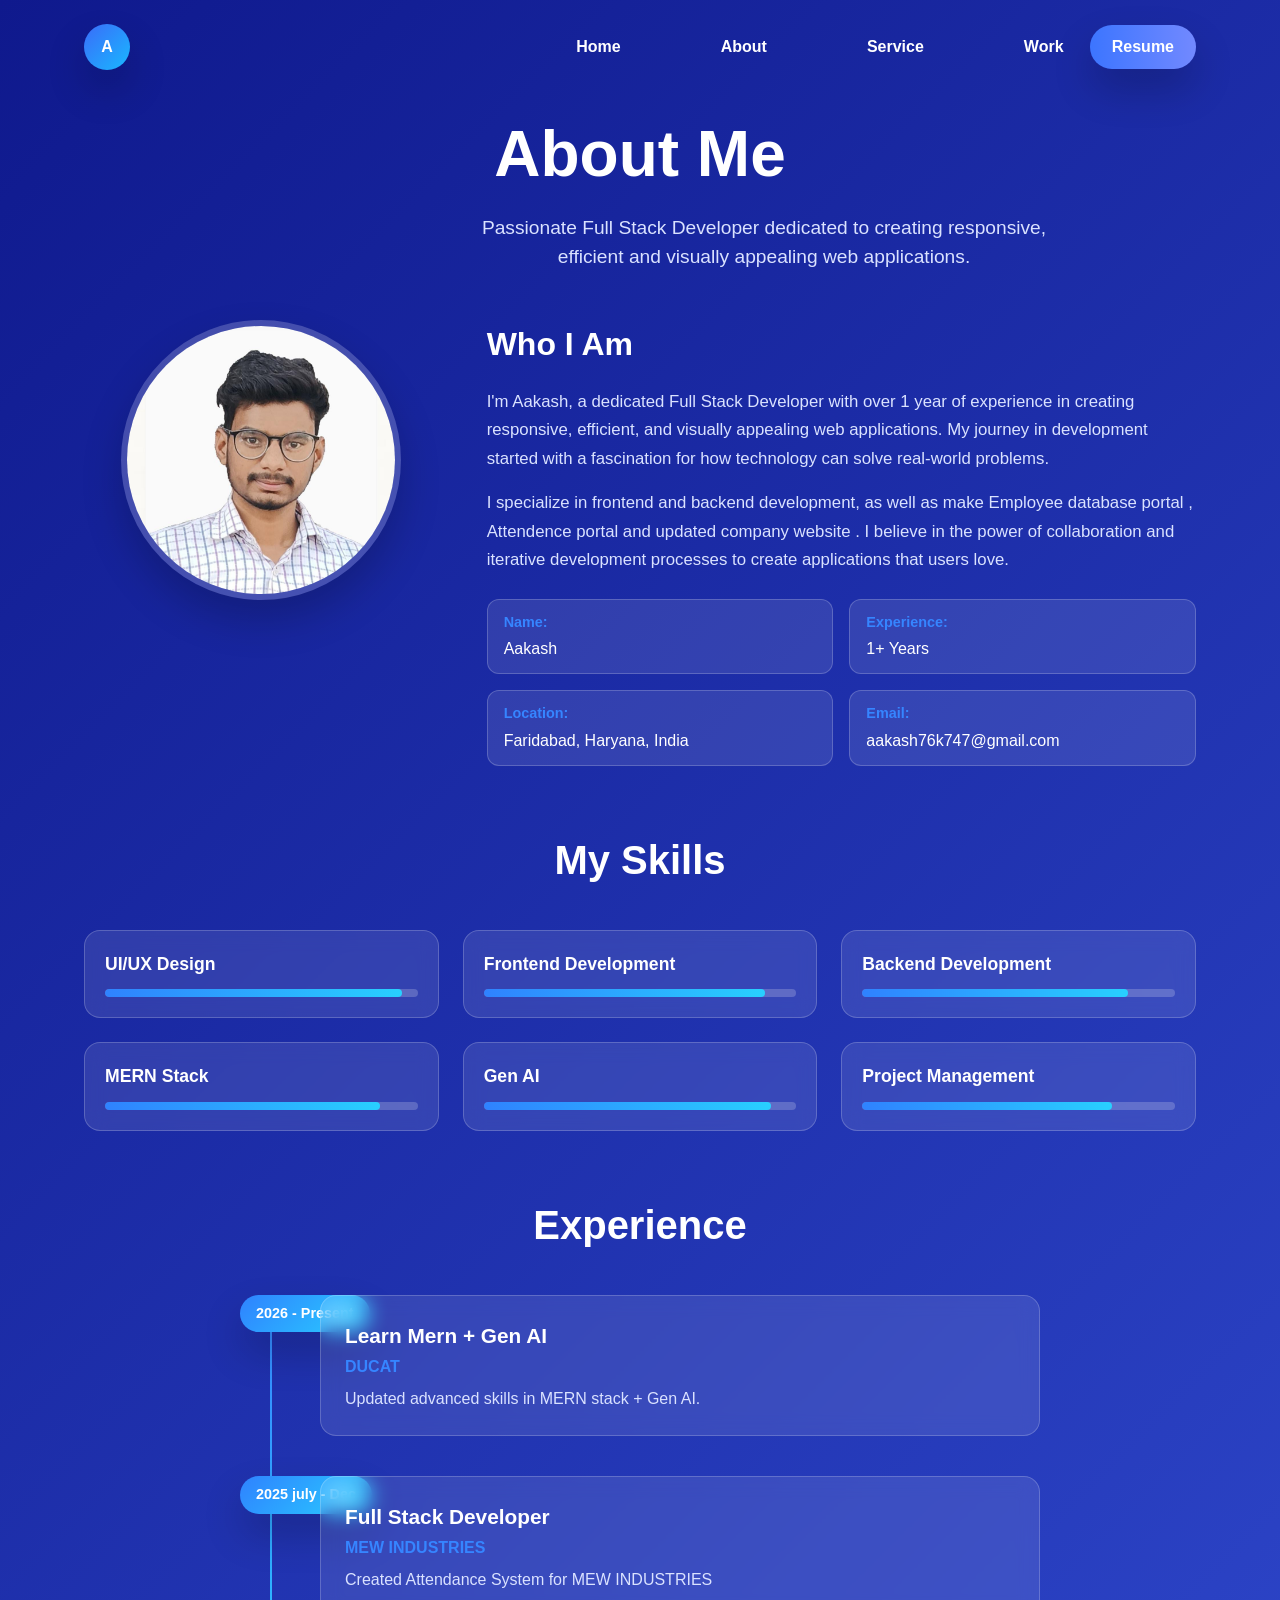
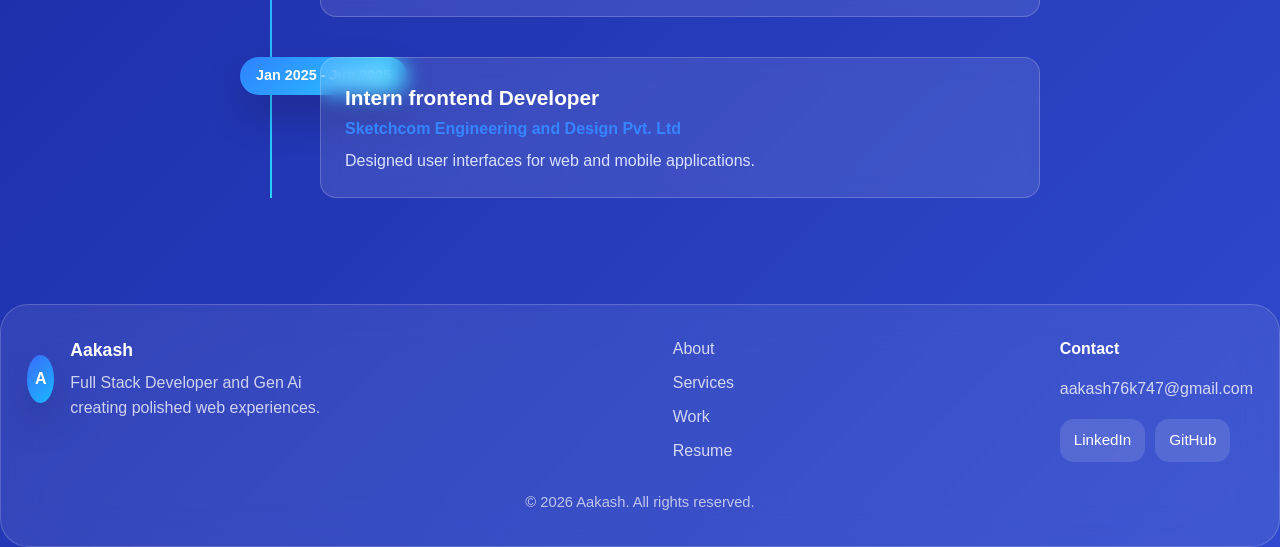
==== commit 85bebdf9: "Update my-portfolio" ====
--- a/about.html
+++ b/about.html
@@ -1,4 +1,3 @@
-<<<<<<< HEAD
 <!DOCTYPE html>
 <html lang="en">
 <head>
@@ -13,7 +12,7 @@
         <header class="top-nav">
             <div class="brand">A</div>
             <nav>
-                <a href="portfolio.html">Home</a>
+                <a href="index.html">Home</a>
                 <a href="about.html">About</a>
                 <a href="services.html">Service</a>
                 <a href="work.html">Work</a>
@@ -129,145 +128,33 @@
         </main>
     </div>
 
-    <footer>
-        <p>&copy; 2026 Aakash. All rights reserved.</p>
-    </footer>
+     <footer class="footer">
+    <div class="footer-inner">
+      <div class="footer-brand">
+        <div class="brand-circle">A</div>
+        <div>
+          <p class="footer-title">Aakash</p>
+          <p class="footer-text">Full Stack Developer and Gen Ai creating polished web experiences.</p>
+        </div>
+      </div>
+
+      <div class="footer-links">
+        <a href="about.html">About</a>
+        <a href="services.html">Services</a>
+        <a href="work.html">Work</a>
+        <a href="Resume.html">Resume</a>
+      </div>
+
+      <div class="footer-contact">
+        <p>Contact</p>
+        <a href="mailto:aakash76k747@gmail.com">aakash76k747@gmail.com</a>
+        <div class="footer-social">
+          <a href="https://www.linkedin.com/in/aakash-7a088a28a/" aria-label="LinkedIn">LinkedIn</a>
+          <a href="https://github.com/Aakash76k" aria-label="GitHub">GitHub</a>
+        </div>
+      </div>
+    </div>
+    <p class="footer-copy">&copy; 2026 Aakash. All rights reserved.</p>
+  </footer>
 </body>
 </html>
-=======
-<!DOCTYPE html>
-<html lang="en">
-<head>
-    <meta charset="UTF-8" />
-    <meta name="viewport" content="width=device-width, initial-scale=1.0" />
-    <title>About | Aakash</title>
-    <link rel="stylesheet" href="portfolio.css" />
-    <link rel="stylesheet" href="about.css" />
-</head>
-<body>
-    <div class="page-wrap">
-        <header class="top-nav">
-            <div class="brand">A</div>
-            <nav>
-                <a href="portfolio.html">Home</a>
-                <a href="about.html">About</a>
-                <a href="services.html">Service</a>
-                <a href="work.html">Work</a>
-            </nav>
-            <a href="resume.html" class="btn-resume">Resume</a>
-        </header>
-
-        <main class="about-section">
-            <div class="about-hero">
-                <h1>About Me</h1>
-                <p class="intro">Passionate Full Stack Developer dedicated to creating responsive, efficient and visually appealing web applications.</p>
-            </div>
-
-            <div class="about-content">
-                <div class="about-left">
-                    <img src="photo.jpg" alt="Aakash" class="profile-img" />
-                </div>
-                <div class="about-right">
-                    <h2>Who I Am</h2>
-                    <p>I'm Aakash, a dedicated Full Stack Developer with over 1 year of experience in creating responsive, efficient, and visually appealing web applications. My journey in development started with a fascination for how technology can solve real-world problems.</p>
-                    <p>I specialize in frontend and backend development, as well as make Employee database portal , Attendence portal and updated company website . I believe in the power of collaboration and iterative development processes to create applications that users love.</p>
-
-                    <div class="personal-info">
-                        <div class="info-item">
-                            <strong>Name:</strong> Aakash
-                        </div>
-                        <div class="info-item">
-                            <strong>Experience:</strong> 1+ Years
-                        </div>
-                        <div class="info-item">
-                            <strong>Location:</strong> Faridabad, Haryana, India
-                        </div>
-                        <div class="info-item">
-                            <strong>Email:</strong> aakash76k747@gmail.com
-                        </div>
-                    </div>
-                </div>
-            </div>
-
-            <div class="skills-section">
-                <h2>My Skills</h2>
-                <div class="skills-grid">
-                    <div class="skill-item">
-                        <div class="skill-name">UI/UX Design</div>
-                        <div class="skill-bar">
-                            <div class="skill-fill" style="width: 95%"></div>
-                        </div>
-                    </div>
-                    <div class="skill-item">
-                        <div class="skill-name">Frontend Development</div>
-                        <div class="skill-bar">
-                            <div class="skill-fill" style="width: 90%"></div>
-                        </div>
-                    </div>
-                    <div class="skill-item">
-                        <div class="skill-name">Backend Development</div>
-                        <div class="skill-bar">
-                            <div class="skill-fill" style="width: 85%"></div>
-                        </div>
-                    </div>
-                    <div class="skill-item">
-                        <div class="skill-name">MERN Stack</div>
-                        <div class="skill-bar">
-                            <div class="skill-fill" style="width: 88%"></div>
-                        </div>
-                    </div>
-                    <div class="skill-item">
-                        <div class="skill-name">Gen AI</div>
-                        <div class="skill-bar">
-                            <div class="skill-fill" style="width: 92%"></div>
-                        </div>
-                    </div>
-                    <div class="skill-item">
-                        <div class="skill-name">Project Management</div>
-                        <div class="skill-bar">
-                            <div class="skill-fill" style="width: 80%"></div>
-                        </div>
-                    </div>
-                </div>
-            </div>
-
-            <div class="experience-section">
-                <h2>Experience</h2>
-                <div class="timeline">
-                    <div class="timeline-item">
-                        <div class="timeline-date">2026 - Present</div>
-                        <div class="timeline-content">
-                            <h3>Learn Mern + Gen AI</h3>
-                            <p>DUCAT</p>
-                            <p>Updated advanced skills in MERN stack + Gen AI.</p>
-                        </div>
-                    </div>
-                   
-                    <div class="timeline-item">
-                        <div class="timeline-date">2025 july - Dec</div>
-                        <div class="timeline-content">
-                            <h3>Full Stack Developer</h3>
-                            <p>MEW INDUSTRIES</p>
-                            <p>Created Attendance System for MEW INDUSTRIES </p>
-                        </div>
-                    </div>
-
-                     <div class="timeline-item">
-                        <div class="timeline-date">Jan 2025 - Jun 2025</div>
-                        <div class="timeline-content">
-                            <h3>Intern frontend Developer</h3>
-                            <p>Sketchcom Engineering and Design Pvt. Ltd</p>
-                            <p>Designed user interfaces for web and mobile applications.</p>
-                        </div>
-                    </div>
-                </div>
-            </div>
-        </main>
-    </div>
-
-    <footer>
-        <p>&copy; 2026 Aakash. All rights reserved.</p>
-    </footer>
-</body>
-</html>
->>>>>>> 1069eee6a4a78358f6953b4fc6f8826c3f937534
--- a/portfolio.css
+++ b/portfolio.css
@@ -231,14 +231,101 @@
   text-decoration: none;
   font-weight: 700;
 }
-footer {
-  margin-top: 32px;
+footer.footer {
+  margin-top: 42px;
+  padding: 32px 26px;
+  border: 1px solid rgba(255,255,255,0.18);
+  border-radius: 28px;
+  background: rgba(255,255,255,0.08);
+  backdrop-filter: blur(18px);
+  color: rgba(255,255,255,0.82);
+}
+.footer-inner {
+  display: flex;
+  justify-content: space-between;
+  align-items: flex-start;
+  gap: 24px;
+  flex-wrap: wrap;
+}
+.footer-brand {
+  display: flex;
+  align-items: center;
+  gap: 16px;
+  max-width: 320px;
+}
+.brand-circle {
+  width: 48px;
+  height: 48px;
+  border-radius: 50%;
+  display: grid;
+  place-items: center;
+  background: linear-gradient(135deg, #3a6cf9, #19b8ff);
+  color: #fff;
+  font-weight: 700;
+  box-shadow: var(--shadow);
+}
+.footer-title {
+  font-size: 1.1rem;
+  font-weight: 800;
+  color: #fff;
+  margin-bottom: 6px;
+}
+.footer-text {
+  color: rgba(255,255,255,0.76);
+  line-height: 1.6;
+}
+.footer-links,
+.footer-contact {
+  display: flex;
+  flex-direction: column;
+  gap: 10px;
+}
+.footer-links a,
+.footer-contact a {
+  color: rgba(255,255,255,0.78);
+  text-decoration: none;
+  transition: color 0.2s, background 0.2s;
+}
+.footer-links a:hover,
+.footer-contact a:hover {
+  color: #d4e4ff;
+}
+.footer-contact p {
+  font-weight: 700;
+  color: #fff;
+  margin-bottom: 6px;
+}
+.footer-social {
+  display: flex;
+  flex-wrap: wrap;
+  gap: 10px;
+  margin-top: 8px;
+}
+.footer-social a {
+  padding: 10px 14px;
+  border-radius: 14px;
+  background: rgba(255,255,255,0.12);
+  color: #fff;
+  text-decoration: none;
+  font-size: 0.95rem;
+}
+.footer-social a:hover {
+  background: rgba(255,255,255,0.22);
+}
+.footer-copy {
+  margin-top: 28px;
   text-align: center;
-  color: rgba(255,255,255,0.72);
+  font-size: 0.92rem;
+  color: rgba(255,255,255,0.68);
 }
 @media (max-width: 880px) {
   .hero-section { grid-template-columns: 1fr; text-align: center; }
   .hero-right { margin-top: 24px; }
   .top-nav { flex-wrap: wrap; gap: 14px; }
   .top-nav nav { justify-content: center; width: 100%; }
-}
+  .footer-inner { flex-direction: column; align-items: center; text-align: center; }
+  .footer-brand { justify-content: center; }
+  .footer-links,
+  .footer-contact { width: 100%; align-items: center; }
+  .footer-social { justify-content: center; }
+}
--- a/about.css
+++ b/about.css
@@ -1,4 +1,3 @@
-<<<<<<< HEAD
 /* about.css */
 .about-section {
   color: #fff;
@@ -221,7 +220,6 @@
     padding: 6px 12px;
   }
 }
-=======
 /* about.css */
 .about-section {
   color: #fff;
@@ -444,4 +442,3 @@
     padding: 6px 12px;
   }
 }
->>>>>>> 1069eee6a4a78358f6953b4fc6f8826c3f937534
